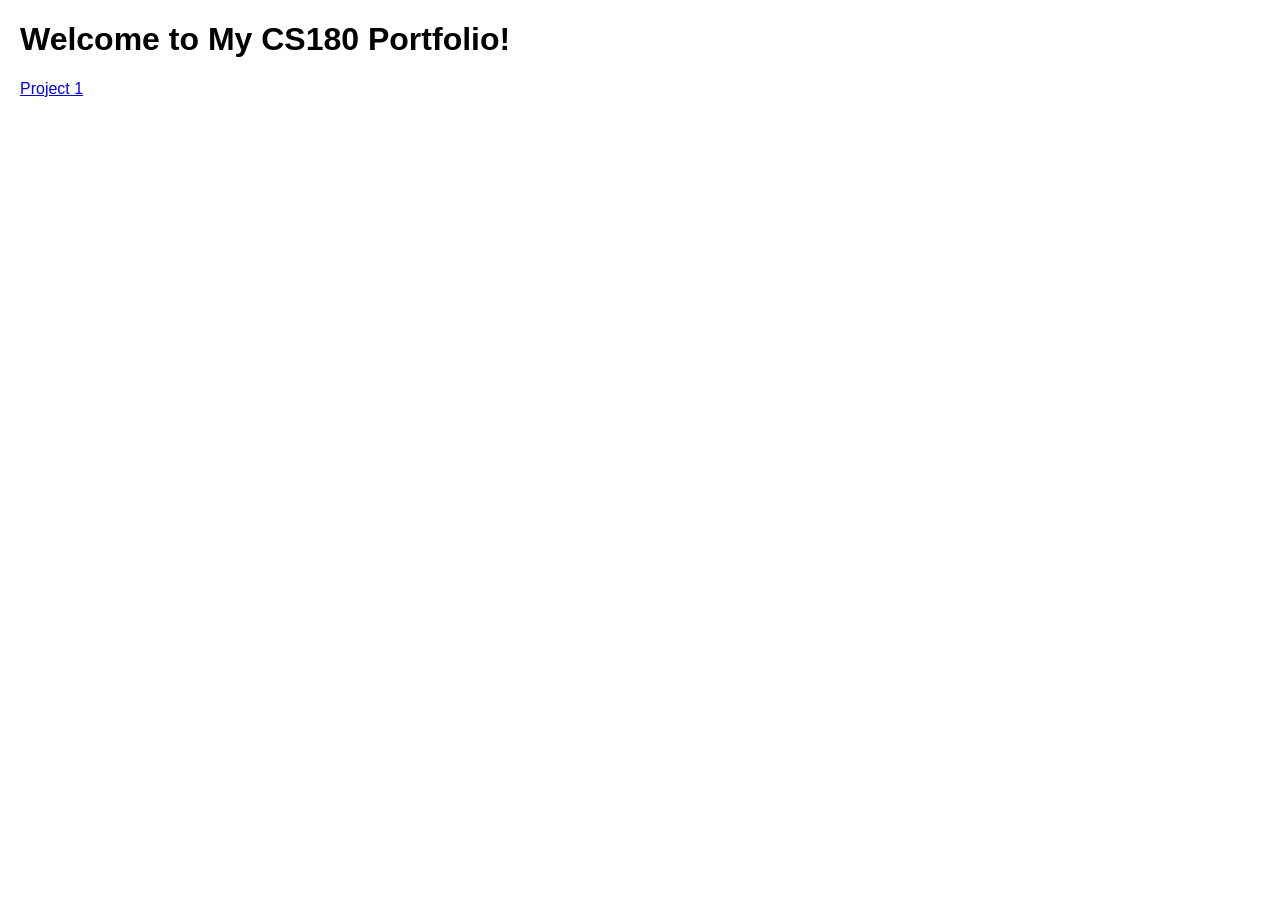
==== index.html @ 5bb2ab25 "Add initial index.html for portfolio website" ====
<!DOCTYPE html>
<html>
<head>
    <title>My Portfolio</title>
    <style>
        body {
            font-family: Arial, sans-serif;
            margin: 20px;
        }
    </style>
</head>
<body>
    <h1>Welcome to My CS180 Portfolio!</h1>
    <a href="./1/index.html">Project 1</a>
</body>
</html>
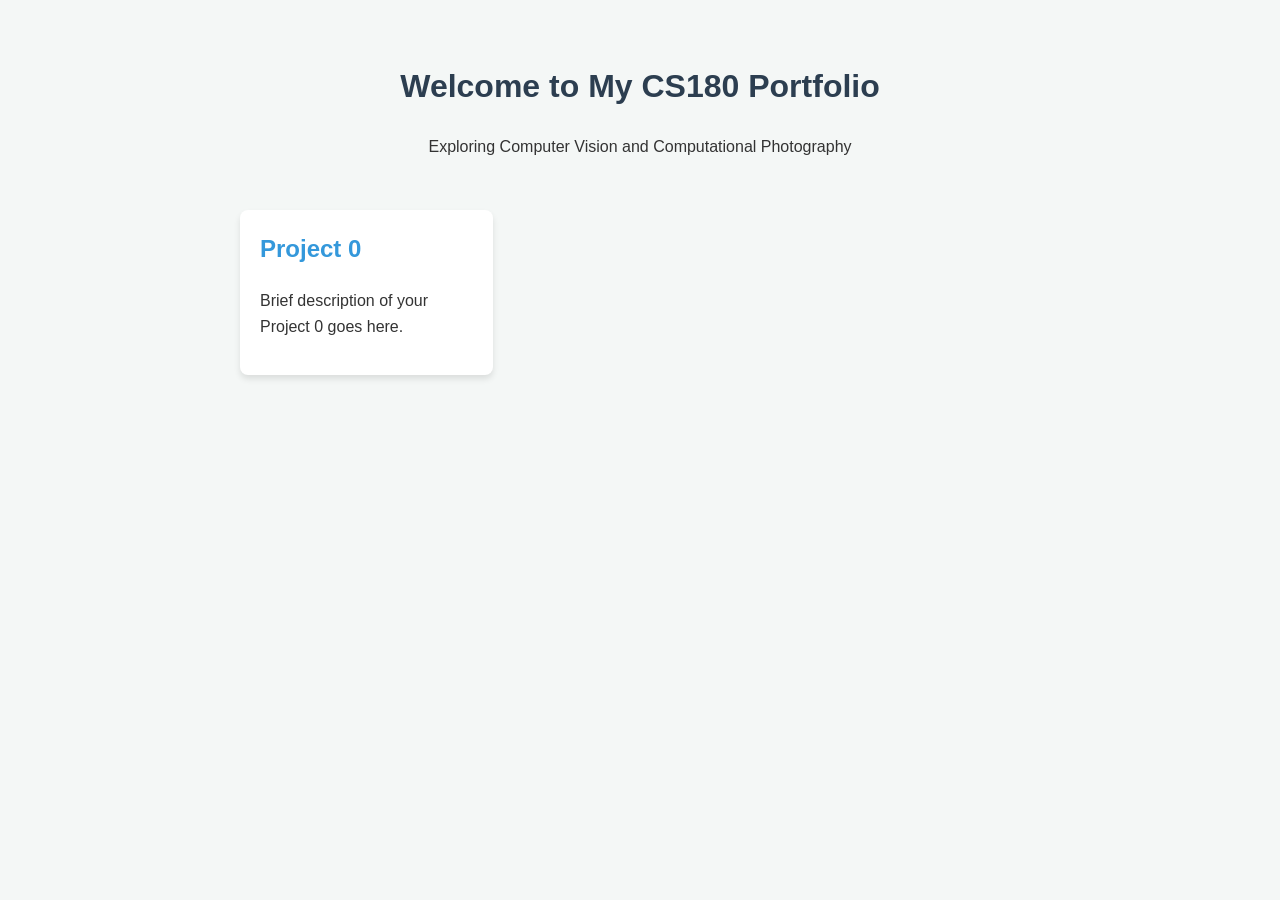
==== commit a67bb525: "Enhance index.html with new layout and styles Updated the structure and styling of the portfolio pag" ====
--- a/index.html
+++ b/index.html
@@ -1,16 +1,61 @@
 <!DOCTYPE html>
-<html>
+<html lang="en">
 <head>
-    <title>My Portfolio</title>
+    <meta charset="UTF-8">
+    <meta name="viewport" content="width=device-width, initial-scale=1.0">
+    <title>My CS180 Portfolio</title>
     <style>
         body {
-            font-family: Arial, sans-serif;
-            margin: 20px;
+            font-family: 'Segoe UI', Tahoma, Geneva, Verdana, sans-serif;
+            line-height: 1.6;
+            color: #333;
+            max-width: 800px;
+            margin: 0 auto;
+            padding: 40px 20px;
+            background-color: #f4f7f6;
         }
+        header {
+            text-align: center;
+            margin-bottom: 50px;
+        }
+        h1 { color: #2c3e50; }
+        .project-grid {
+            display: grid;
+            grid-template-columns: repeat(auto-fill, minmax(250px, 1fr));
+            gap: 20px;
+        }
+        .project-card {
+            background: white;
+            padding: 20px;
+            border-radius: 8px;
+            box-shadow: 0 4px 6px rgba(0,0,0,0.1);
+            transition: transform 0.2s;
+            text-decoration: none;
+            color: #333;
+            display: block;
+        }
+        .project-card:hover {
+            transform: translateY(-5px);
+            box-shadow: 0 6px 12px rgba(0,0,0,0.15);
+        }
+        .project-card h2 { margin-top: 0; color: #3498db; }
     </style>
 </head>
 <body>
-    <h1>Welcome to My CS180 Portfolio!</h1>
-    <a href="./1/index.html">Project 1</a>
+
+    <header>
+        <h1>Welcome to My CS180 Portfolio</h1>
+        <p>Exploring Computer Vision and Computational Photography</p>
+    </header>
+
+    <div class="project-grid">
+        <!-- Project 0 Card -->
+        <a href="./0/index.html" class="project-card">
+            <h2>Project 0</h2>
+            <p>Brief description of your Project 0 goes here.</p>
+        </a>
+        
+    </div>
+
 </body>
 </html>
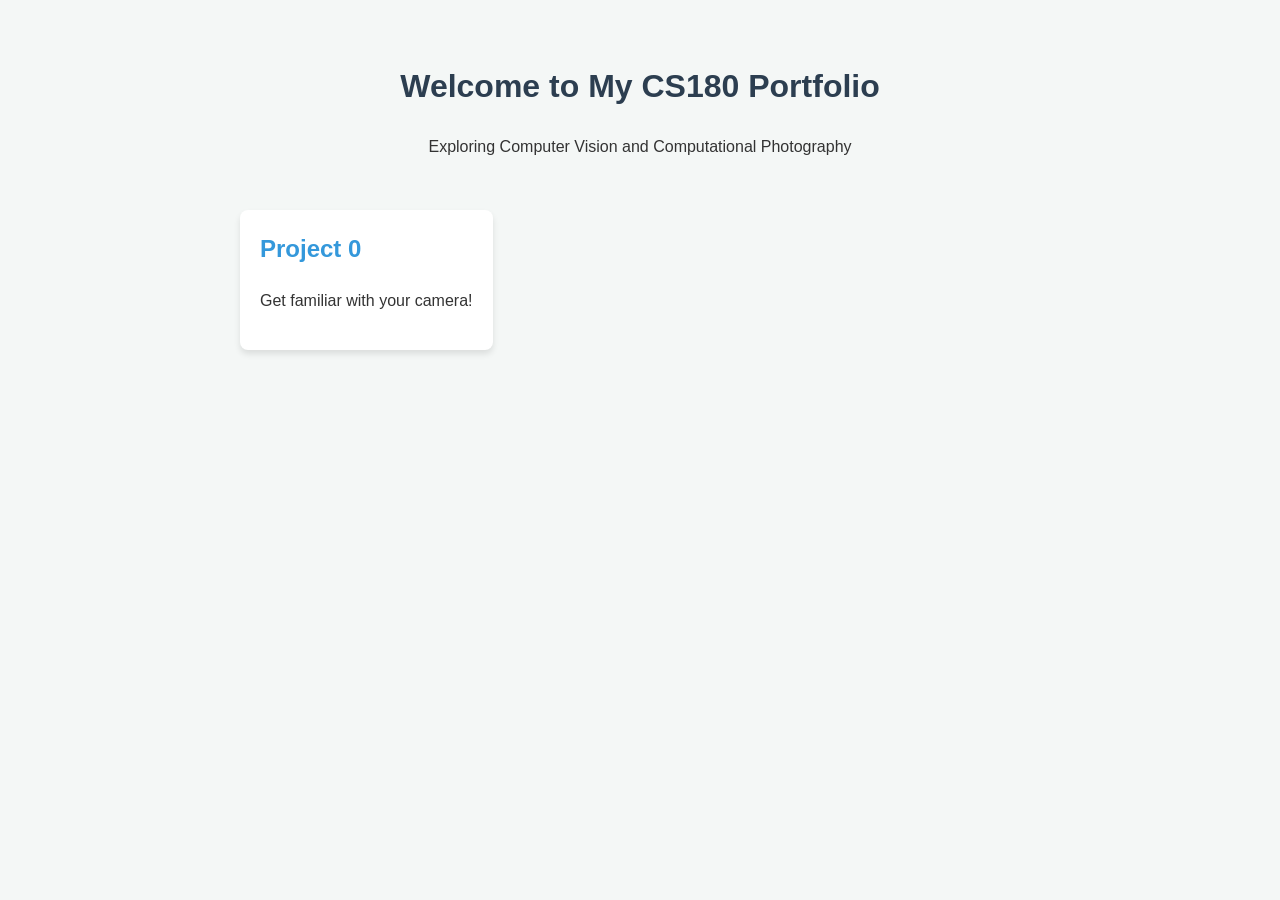
==== commit 644d86a7: "update 2" ====
--- a/index.html
+++ b/index.html
@@ -52,7 +52,7 @@
         <!-- Project 0 Card -->
         <a href="./0/index.html" class="project-card">
             <h2>Project 0</h2>
-            <p>Brief description of your Project 0 goes here.</p>
+            <p> Get familiar with your camera!</p>
         </a>
         
     </div>
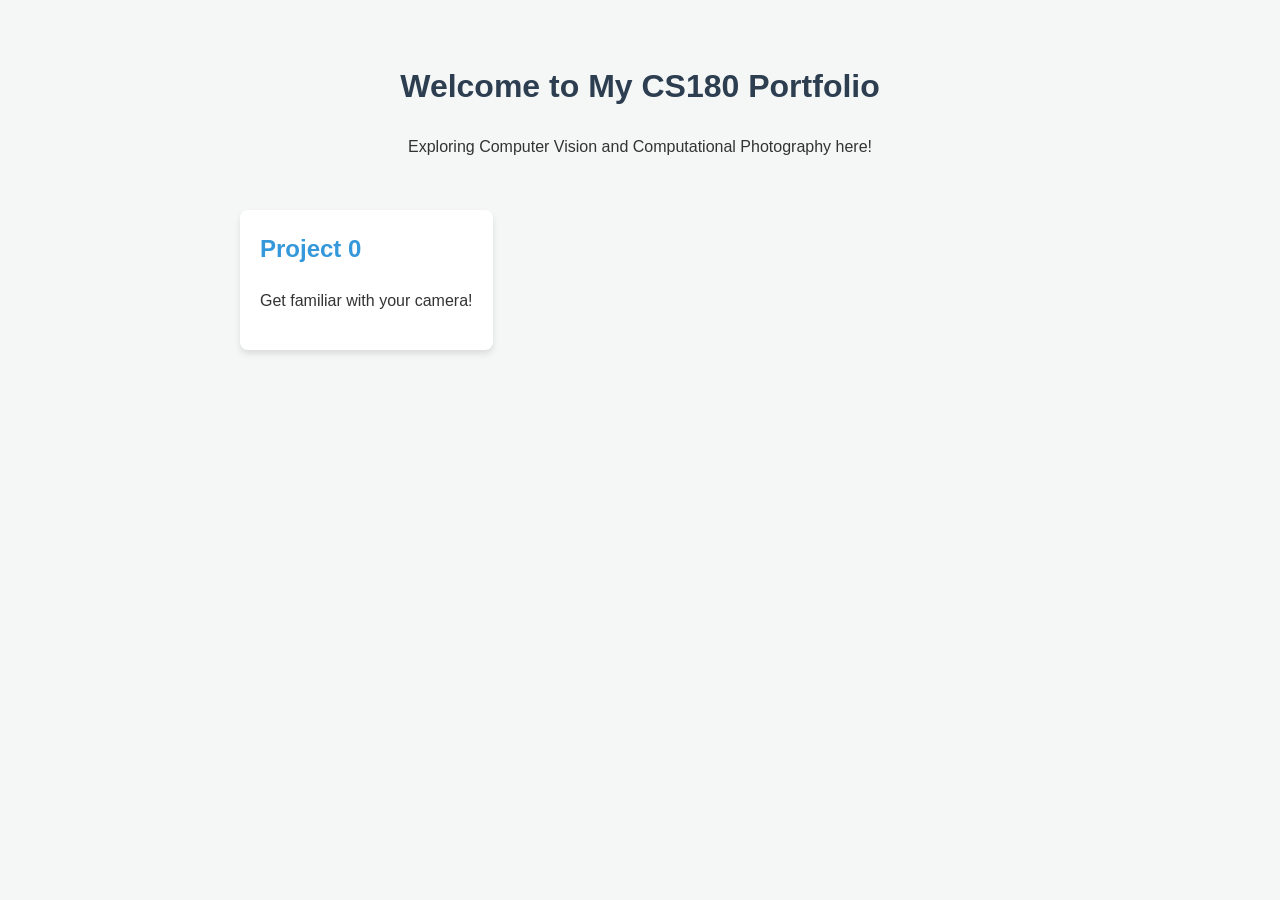
==== commit 83f83bd9: "update 3" ====
--- a/index.html
+++ b/index.html
@@ -45,7 +45,7 @@
 
     <header>
         <h1>Welcome to My CS180 Portfolio</h1>
-        <p>Exploring Computer Vision and Computational Photography</p>
+        <p>Exploring Computer Vision and Computational Photography here!</p>
     </header>
 
     <div class="project-grid">
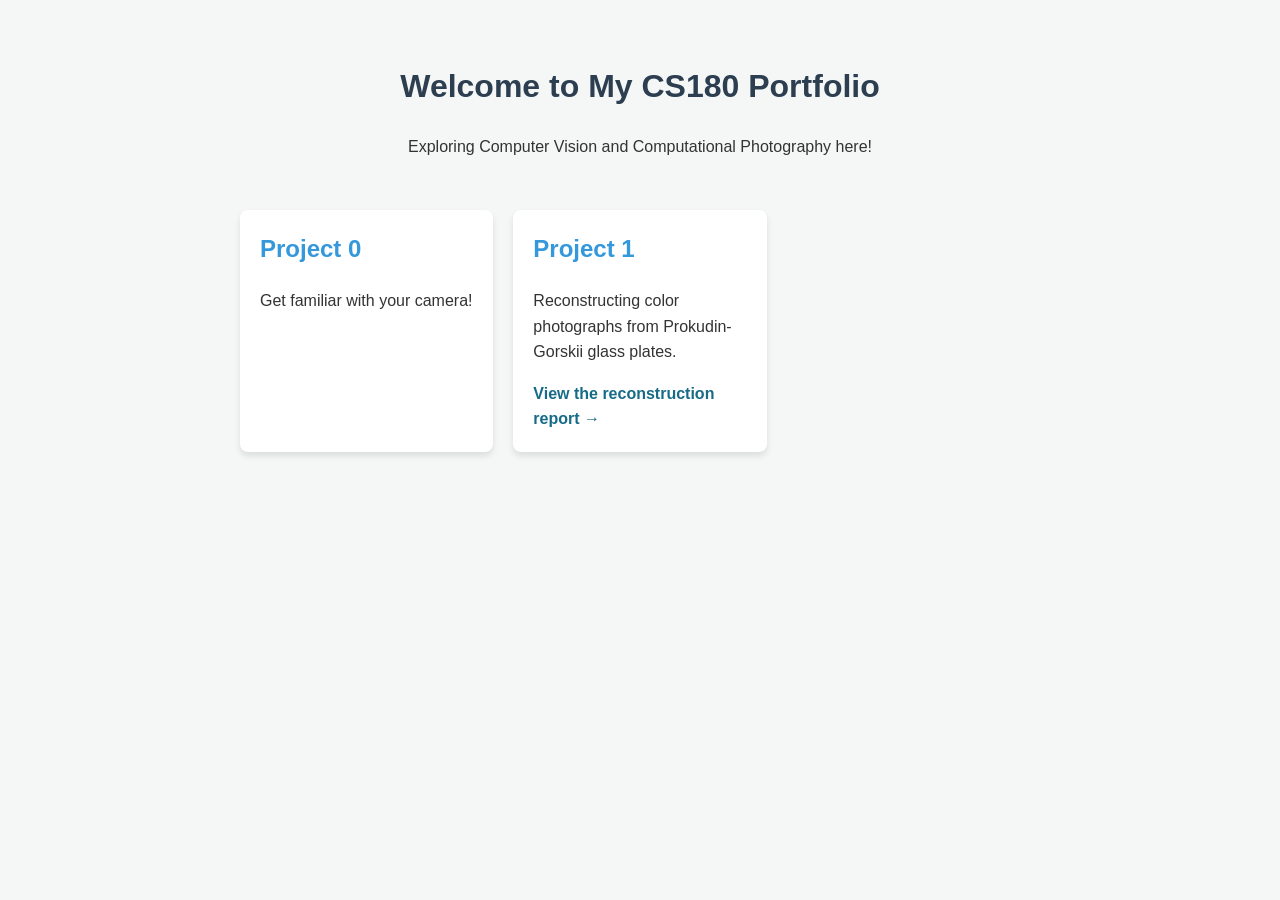
==== commit 2e5ead53: "Add CS180 Project 1 reconstruction showcase" ====
--- a/index.html
+++ b/index.html
@@ -54,6 +54,13 @@
             <h2>Project 0</h2>
             <p> Get familiar with your camera!</p>
         </a>
+
+        <!-- Project 1 Card -->
+        <a href="./pj1/index.html" class="project-card">
+            <h2>Project 1</h2>
+            <p>Reconstructing color photographs from Prokudin-Gorskii glass plates.</p>
+            <span style="color:#176b87;font-weight:600">View the reconstruction report &rarr;</span>
+        </a>
         
     </div>
 
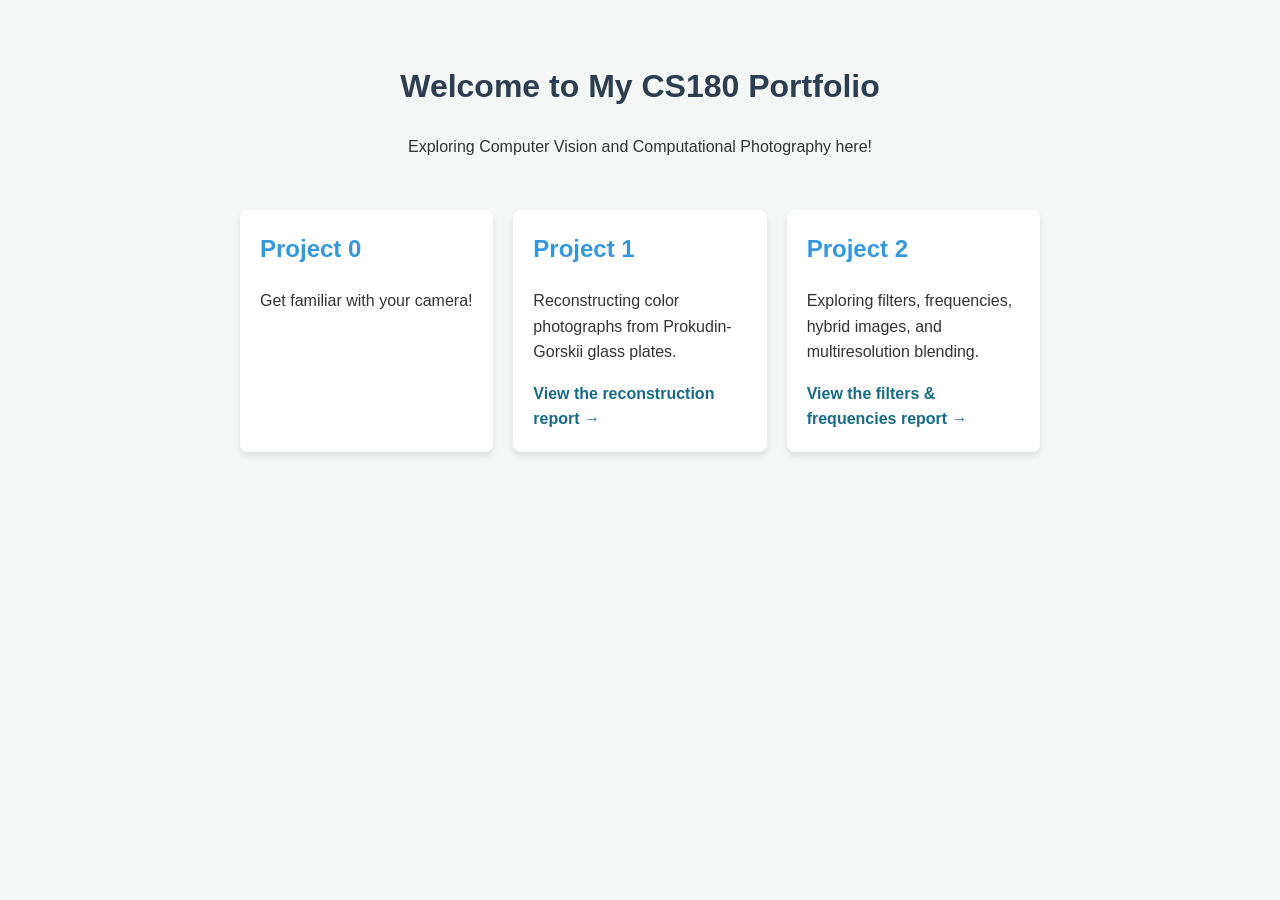
==== commit 76b743e8: "Add CS180 Project 2 report" ====
--- a/index.html
+++ b/index.html
@@ -62,6 +62,13 @@
             <span style="color:#176b87;font-weight:600">View the reconstruction report &rarr;</span>
         </a>
         
+        <!-- Project 2 Card -->
+        <a href="./pj2/index.html" class="project-card">
+            <h2>Project 2</h2>
+            <p>Exploring filters, frequencies, hybrid images, and multiresolution blending.</p>
+            <span style="color:#176b87;font-weight:600">View the filters &amp; frequencies report &rarr;</span>
+        </a>
+
     </div>
 
 </body>
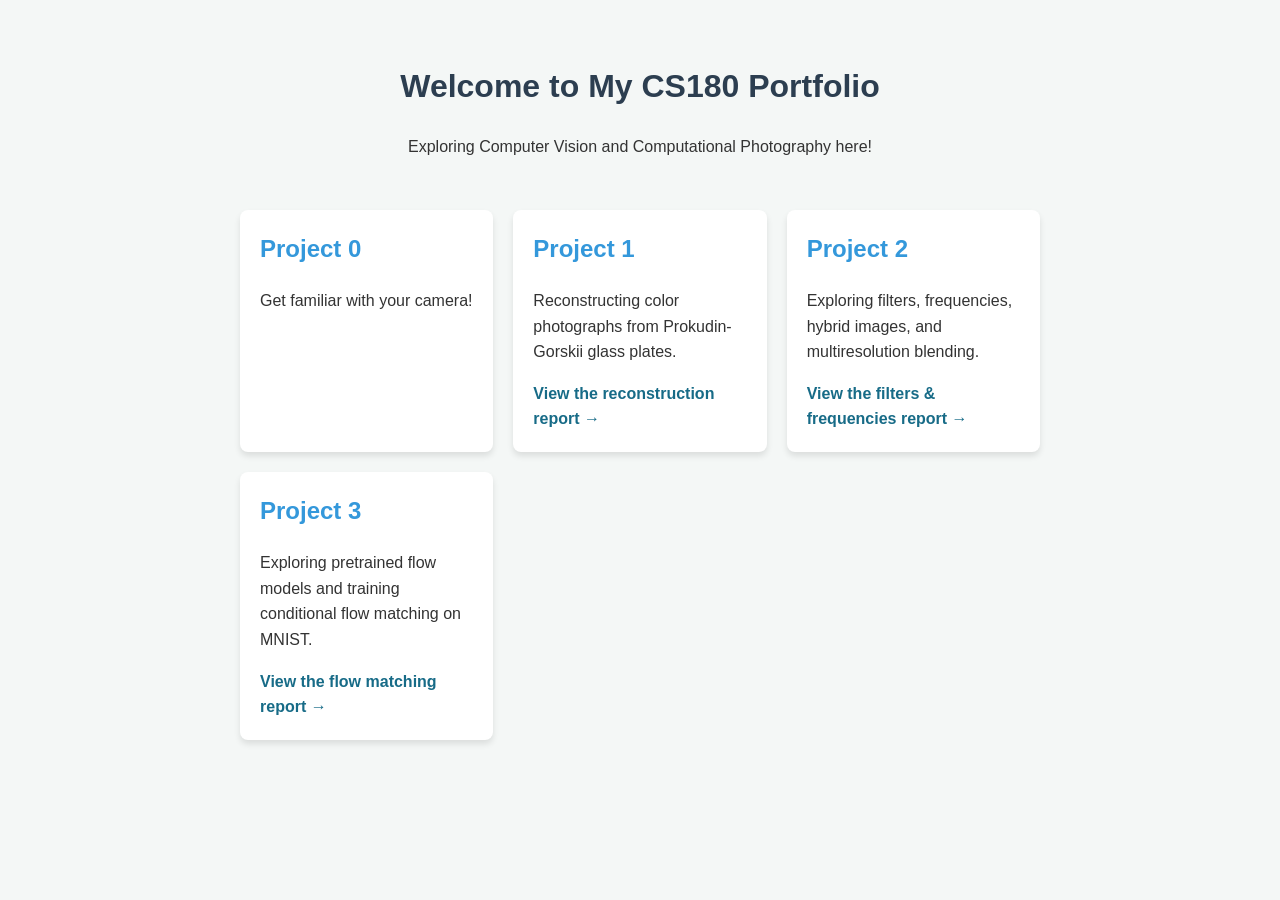
==== commit 0e95d72a: "Add CS180 Project 3 flow matching report" ====
--- a/index.html
+++ b/index.html
@@ -69,6 +69,13 @@
             <span style="color:#176b87;font-weight:600">View the filters &amp; frequencies report &rarr;</span>
         </a>
 
+        <!-- Project 3 Card -->
+        <a href="./pj3/index.html" class="project-card">
+            <h2>Project 3</h2>
+            <p>Exploring pretrained flow models and training conditional flow matching on MNIST.</p>
+            <span style="color:#176b87;font-weight:600">View the flow matching report &rarr;</span>
+        </a>
+
     </div>
 
 </body>
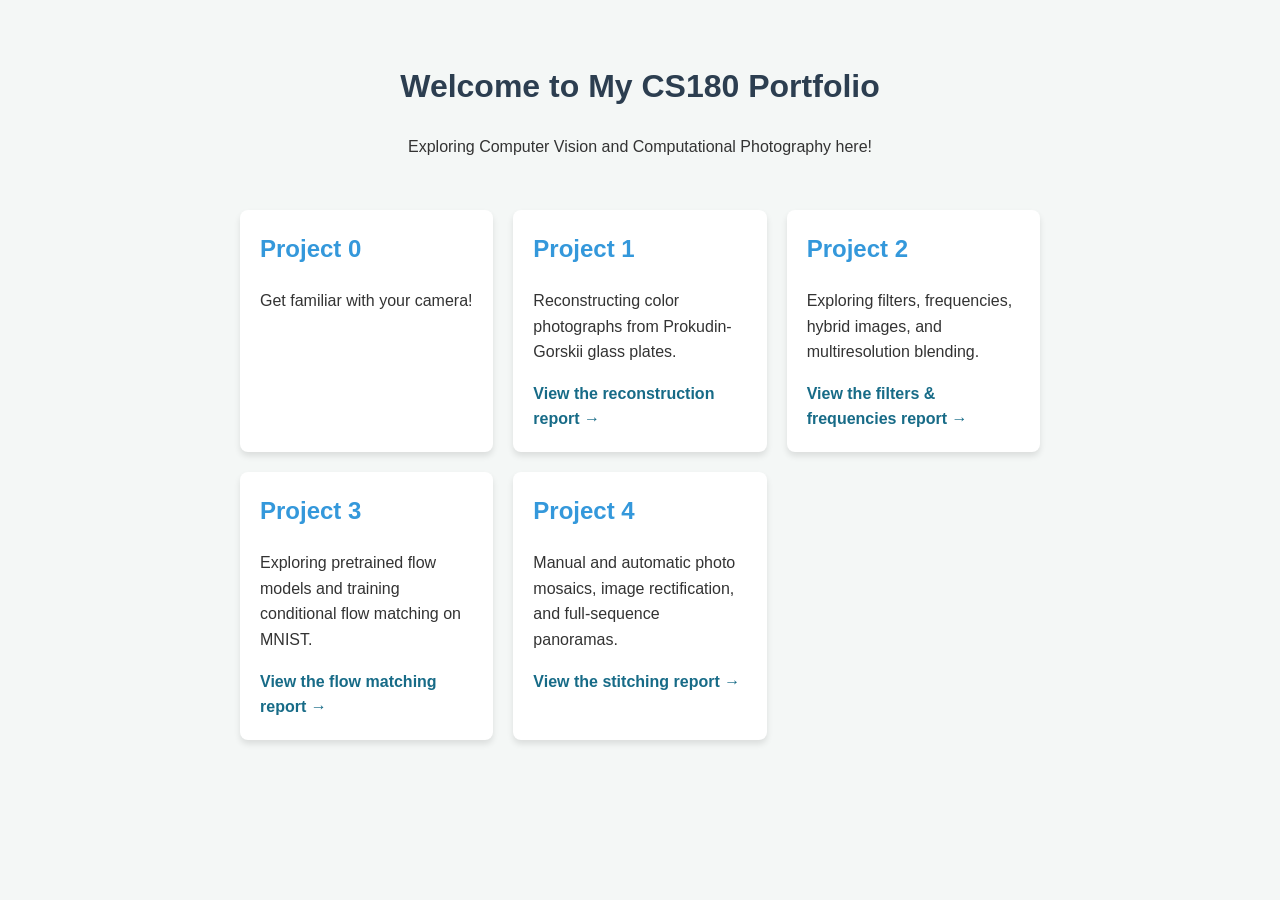
==== commit 1cc85d9c: "Publish Project 4 mosaics report" ====
--- a/index.html
+++ b/index.html
@@ -76,6 +76,13 @@
             <span style="color:#176b87;font-weight:600">View the flow matching report &rarr;</span>
         </a>
 
+        <!-- Project 4 Card -->
+        <a href="./pj4/index.html" class="project-card">
+            <h2>Project 4</h2>
+            <p>Manual and automatic photo mosaics, image rectification, and full-sequence panoramas.</p>
+            <span style="color:#176b87;font-weight:600">View the stitching report &rarr;</span>
+        </a>
+
     </div>
 
 </body>
